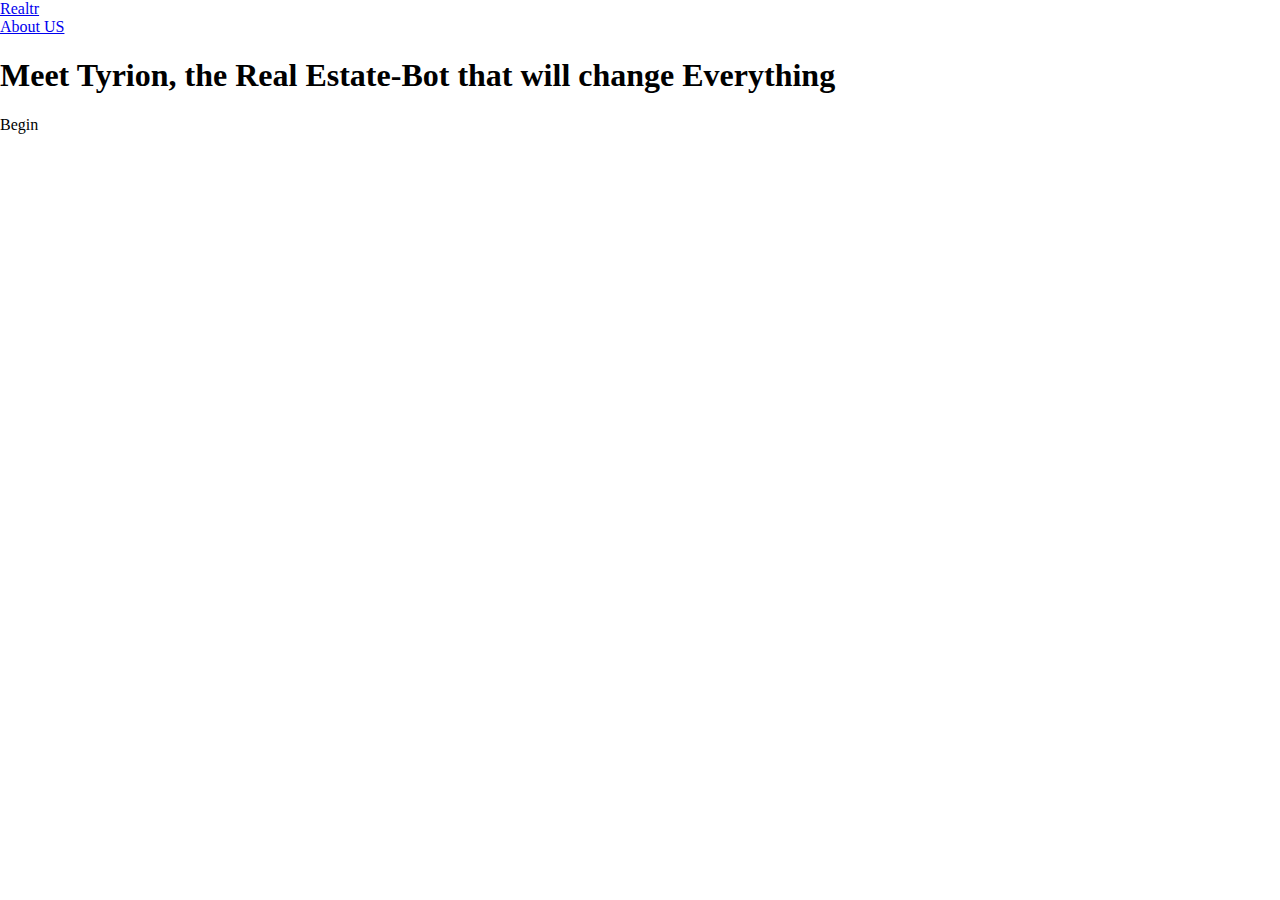
==== index.html @ 538a9a40 "Initial setup" ====
<!DOCTYPE html>
<html>
<head>
    <title>Realtr</title>
    <link rel="stylesheet" type="text/css" href="static_files/css/main.css">
</head>
<body>
    <div id="nav">
        <div class="home">
            <a href="#">Realtr</a>
        </div>
        <div class="about">
            <a href="#">About US</a>
        </div>
    </div>

    <div class="title">
        <h1>Meet Tyrion, the Real Estate-Bot that will change Everything</h1>
    </div>
    <div class="steps" id="step1">
        <div class="icon"></div>
        <ul class="description">

        </ul>
    </div>
    <div class="steps" id="step2">
        <div class="icon"></div>
        <ul class="description">

        </ul>
    </div>
    <div class="steps" id="step3">
        <div class="icon"></div>
        <ul class="description">

        </ul>
    </div>
    <div class="button"> Begin </div>

</body>
</html>
---- static_files/css/main.css ----
html, body{
    margin: 0;

}
body{
    background-image: url(../img/hero.jpg);
    background-size: cover;
}
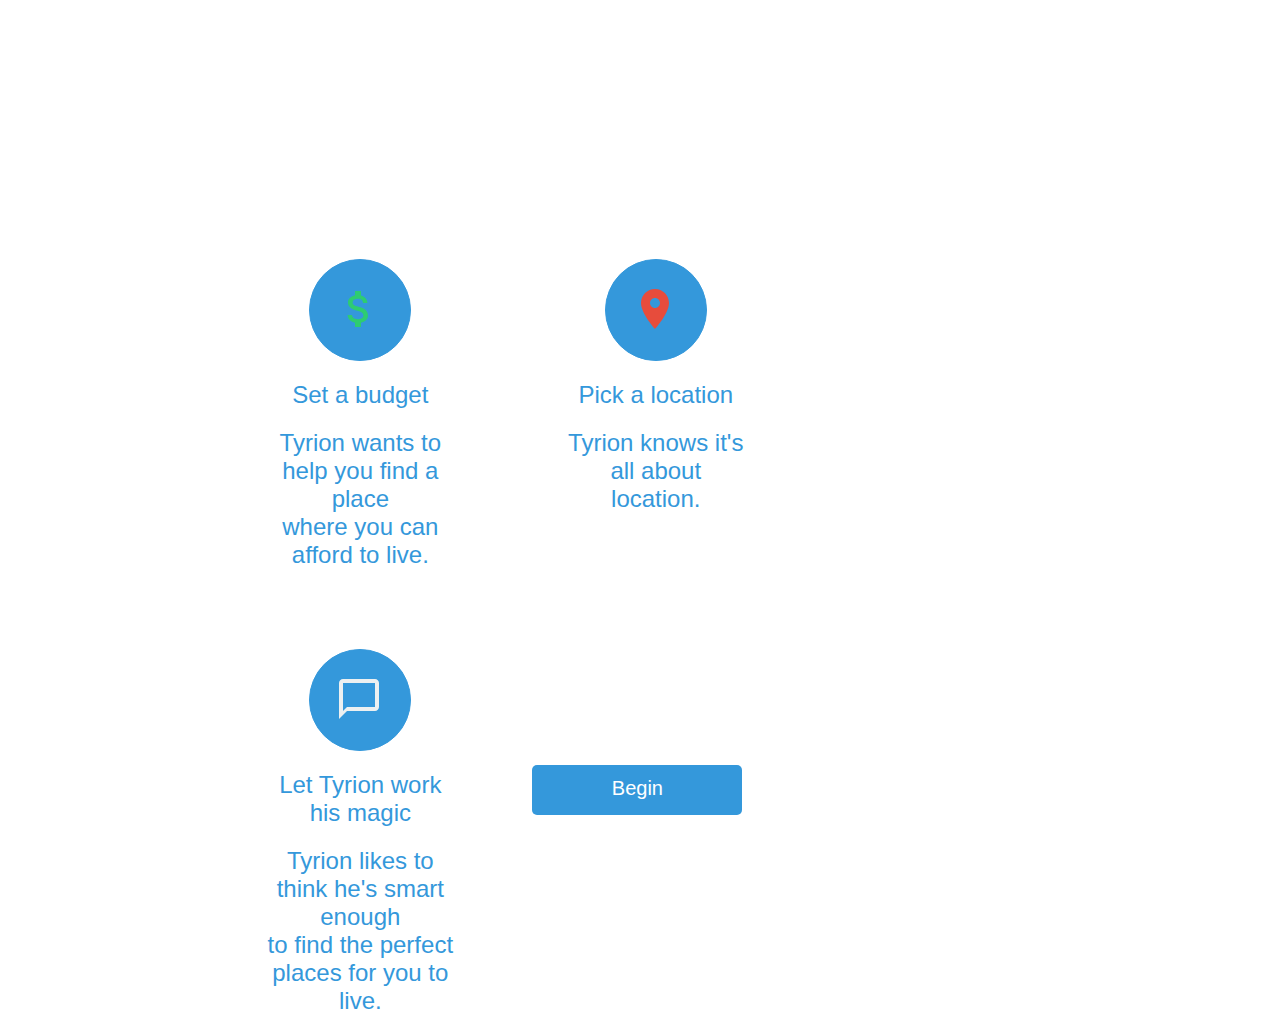
==== commit dde38ab6: "fix" ====
--- a/index.html
+++ b/index.html
@@ -2,40 +2,70 @@
 <html>
 <head>
     <title>Realtr</title>
+    <link rel="stylesheet" type="text/css" href="static_files/css/reset.css">
     <link rel="stylesheet" type="text/css" href="static_files/css/main.css">
+    <link href="https://fonts.googleapis.com/css?family=Roboto" rel="stylesheet">
 </head>
 <body>
     <div id="nav">
         <div class="home">
-            <a href="#">Realtr</a>
+            <a href="index.html">Realtr</a>
         </div>
         <div class="about">
-            <a href="#">About US</a>
+            <a href="about.html">About US</a>
         </div>
     </div>
 
     <div class="title">
-        <h1>Meet Tyrion, the Real Estate-Bot that will change Everything</h1>
+        <h1>Meet Tyrion,<br> the real estate bot that will change the way you look for apartments.</h1>
+
+        <h2>How it works</h2>
     </div>
-    <div class="steps" id="step1">
-        <div class="icon"></div>
-        <ul class="description">
 
-        </ul>
+    <div id="content">
+        <div class="steps" id="step1">
+            <div class="icon">
+                <svg xmlns="http://www.w3.org/2000/svg" width="48" height="48" viewBox="0 0 24 24">
+                    <path d="M11.8 10.9c-2.27-.59-3-1.2-3-2.15 0-1.09 1.01-1.85 2.7-1.85 1.78 0 2.44.85 2.5 2.1h2.21c-.07-1.72-1.12-3.3-3.21-3.81V3h-3v2.16c-1.94.42-3.5 1.68-3.5 3.61 0 2.31 1.91 3.46 4.7 4.13 2.5.6 3 1.48 3 2.41 0 .69-.49 1.79-2.7 1.79-2.06 0-2.87-.92-2.98-2.1h-2.2c.12 2.19 1.76 3.42 3.68 3.83V21h3v-2.15c1.95-.37 3.5-1.5 3.5-3.55 0-2.84-2.43-3.81-4.7-4.4z"/>
+                </svg>
+
+            </div>
+            <ul class="description">
+                <li>Set a budget</li>
+                <li>Tyrion wants to help you find a place<br> where you can afford to live.</li>
+            </ul>
+        </div>
+        <div class="steps" id="step2">
+            <div class="icon">
+                <svg xmlns="http://www.w3.org/2000/svg" width="48" height="48" viewBox="0 0 24 24">
+                    <path d="M12 2C8.13 2 5 5.13 5 9c0 5.25 7 13 7 13s7-7.75 7-13c0-3.87-3.13-7-7-7zm0 9.5c-1.38 0-2.5-1.12-2.5-2.5s1.12-2.5 2.5-2.5 2.5 1.12 2.5 2.5-1.12 2.5-2.5 2.5z"/>
+                </svg>
+
+            </div>
+            <ul class="description">
+                <li>Pick a location</li>
+                <li>Tyrion knows it's all about location.</li>
+            </ul>
+        </div>
+        <div class="steps" id="step3">
+            <div class="icon">
+                <svg xmlns="http://www.w3.org/2000/svg" width="48" height="48" viewBox="0 0 24 24">
+                    <path d="M20 2H4c-1.1 0-2 .9-2 2v18l4-4h14c1.1 0 2-.9 2-2V4c0-1.1-.9-2-2-2zm0 14H6l-2 2V4h16v12z"/>
+                </svg>
+
+            </div>
+            <ul class="description">
+                <li>Let Tyrion work his magic</li>
+                <li>Tyrion likes to think he's smart enough<br> to find the perfect places for you to live.</li>
+            </ul>
+        </div>
     </div>
-    <div class="steps" id="step2">
-        <div class="icon"></div>
-        <ul class="description">
 
-        </ul>
-    </div>
-    <div class="steps" id="step3">
-        <div class="icon"></div>
-        <ul class="description">
+    <a class="button" href="#">
+        <div class="buttonTitle">Begin</div>
+    </a>
 
-        </ul>
-    </div>
-    <div class="button"> Begin </div>
+    <footer>Brought to you by: Team 0x6275</footer>
 
 </body>
 </html>--- a/static_files/css/main.css
+++ b/static_files/css/main.css
@@ -1,8 +1,191 @@
-html, body{
-    margin: 0;
+@font-face {
+    font-family: 'SignPainter';
+    src: url(../fonts/SignPainter.ttc);
+}
 
+@font-face {
+    font-family: 'Helvetica Neue UltraLight';
+    src: url(../fonts/HelveticaNeue.dfont);
 }
+
 body{
     background-image: url(../img/hero.jpg);
     background-size: cover;
+    background-repeat: no-repeat;
 }
+
+#nav .home a{
+    font-family: SignPainter,sans-serif;
+    text-decoration: none;
+    color: #FFF;
+    font-size: 44px;
+    margin-left: 20px;
+}
+
+#nav .about a{
+    font-family: 'Roboto', sans-serif;
+    text-decoration: none;
+    color: #FFF;
+    font-size: 16px;
+    float: right;
+    margin-right: 20px;
+    margin-top: -25px;
+}
+
+.title h1{
+    color: #FFF;
+    text-align: center;
+    font-family: 'HelveticaNeue-UltraLight', 'Helvetica Neue UltraLight', 'Helvetica Neue',Arial, Helvetica, sans-serif;
+    margin-top: 50px;
+}
+
+.title h2{
+    color: #FFF;
+    text-align: center;
+    font-family: 'HelveticaNeue-UltraLight', 'Helvetica Neue UltraLight', 'Helvetica Neue',Arial, Helvetica, sans-serif;
+}
+
+#content{
+    width: 70%;
+    margin: auto;
+    background-color: red;
+}
+
+.steps{
+    width: 30%;
+    height: 350px;
+    background-color: #FFF;
+    border-radius: 5px;
+    float: left;
+    margin-left: 30px;
+    margin-top: 40px;
+    display: inline;
+    font-family: 'Roboto', sans-serif;
+}
+
+.steps .icon{
+    height: 100px;
+    width: 100px;
+    background-color: #3498db;
+    border-radius: 50%;
+    border: 1px solid #3498db;
+    margin: auto;
+    margin-top: -25px;
+}
+
+.steps .description li{
+    list-style: none;
+    color: #3498db;
+    font-family: 'HelveticaNeue-UltraLight', 'Helvetica Neue UltraLight', 'Helvetica Neue',Arial, Helvetica, sans-serif;
+    font-size: 24px;
+    text-align: center;
+    margin-right: 40px;
+    margin-top: 20px;
+}
+
+#step1 .icon svg{
+    fill: #2ecc71;
+    margin-top: 25px;
+    margin-left: 25px;
+}
+
+#step2 .icon svg{
+     fill: #e74c3c;
+     margin-top: 25px;
+     margin-left: 25px;
+ }
+
+#step3 .icon svg{
+    fill: #ecf0f1;
+    margin-top: 25px;
+    margin-left: 25px;
+}
+
+.button{
+    text-decoration: none;
+    width: 210px;
+    height: 50px;
+    border-radius: 5px;
+    background-color: #3498db;
+    position: absolute;
+    right: 42%;
+    top: 85%;
+    text-align: center;
+}
+
+.button:hover {
+    background-color: #2980b9;
+}
+
+.button a {
+    text-decoration: none;
+    color: #FFF;
+}
+
+.button a:visited{
+    text-decoration: none;
+    color: #FFF;
+}
+
+.buttonTitle{
+    text-align: center;
+    text-decoration: none;
+    margin-top: 12px;
+    color: #FFF;
+    font-size: 20px;
+    font-family: 'Helvetica Neue UltraLight', 'Helvetica Neue',Arial, Helvetica, sans-serif;
+}
+
+footer{
+    color: #FFF;
+    font-family: 'HelveticaNeue-UltraLight', 'Helvetica Neue UltraLight', 'Helvetica Neue',Arial, Helvetica, sans-serif;
+    font-size: 12px;
+    bottom: 0;
+    right: 0;
+    position:absolute;
+    float: right;
+}
+
+
+<<<<<<< HEAD
+
+
+
+/* About.html */
+
+h3 {
+  	margin-top: 90px;
+    text-align: center;
+    font-size: 40px;
+}
+
+.row {
+	color: #252527;
+	padding: 50px 0px 50px 0px;
+	border-bottom: 1px solid #f1f1f1;
+	background-color: ##2ecc71;
+}
+
+p {
+	text-align: center;
+	width: 90%;
+	max-width: 400px;
+	margin: 0 auto;
+	font-size: 18px;
+
+}
+
+
+.icon {
+	width: 700px;
+	height: 500px;
+	margin: 0 auto;
+	margin-bottom: 10px;
+	background-size: cover;
+}
+
+#us {
+	background-image: url(../img/hackmit_2017.jpg);
+}
+=======
+>>>>>>> cdd854457dddbd25d84aff6d571faa51c6ae359f
